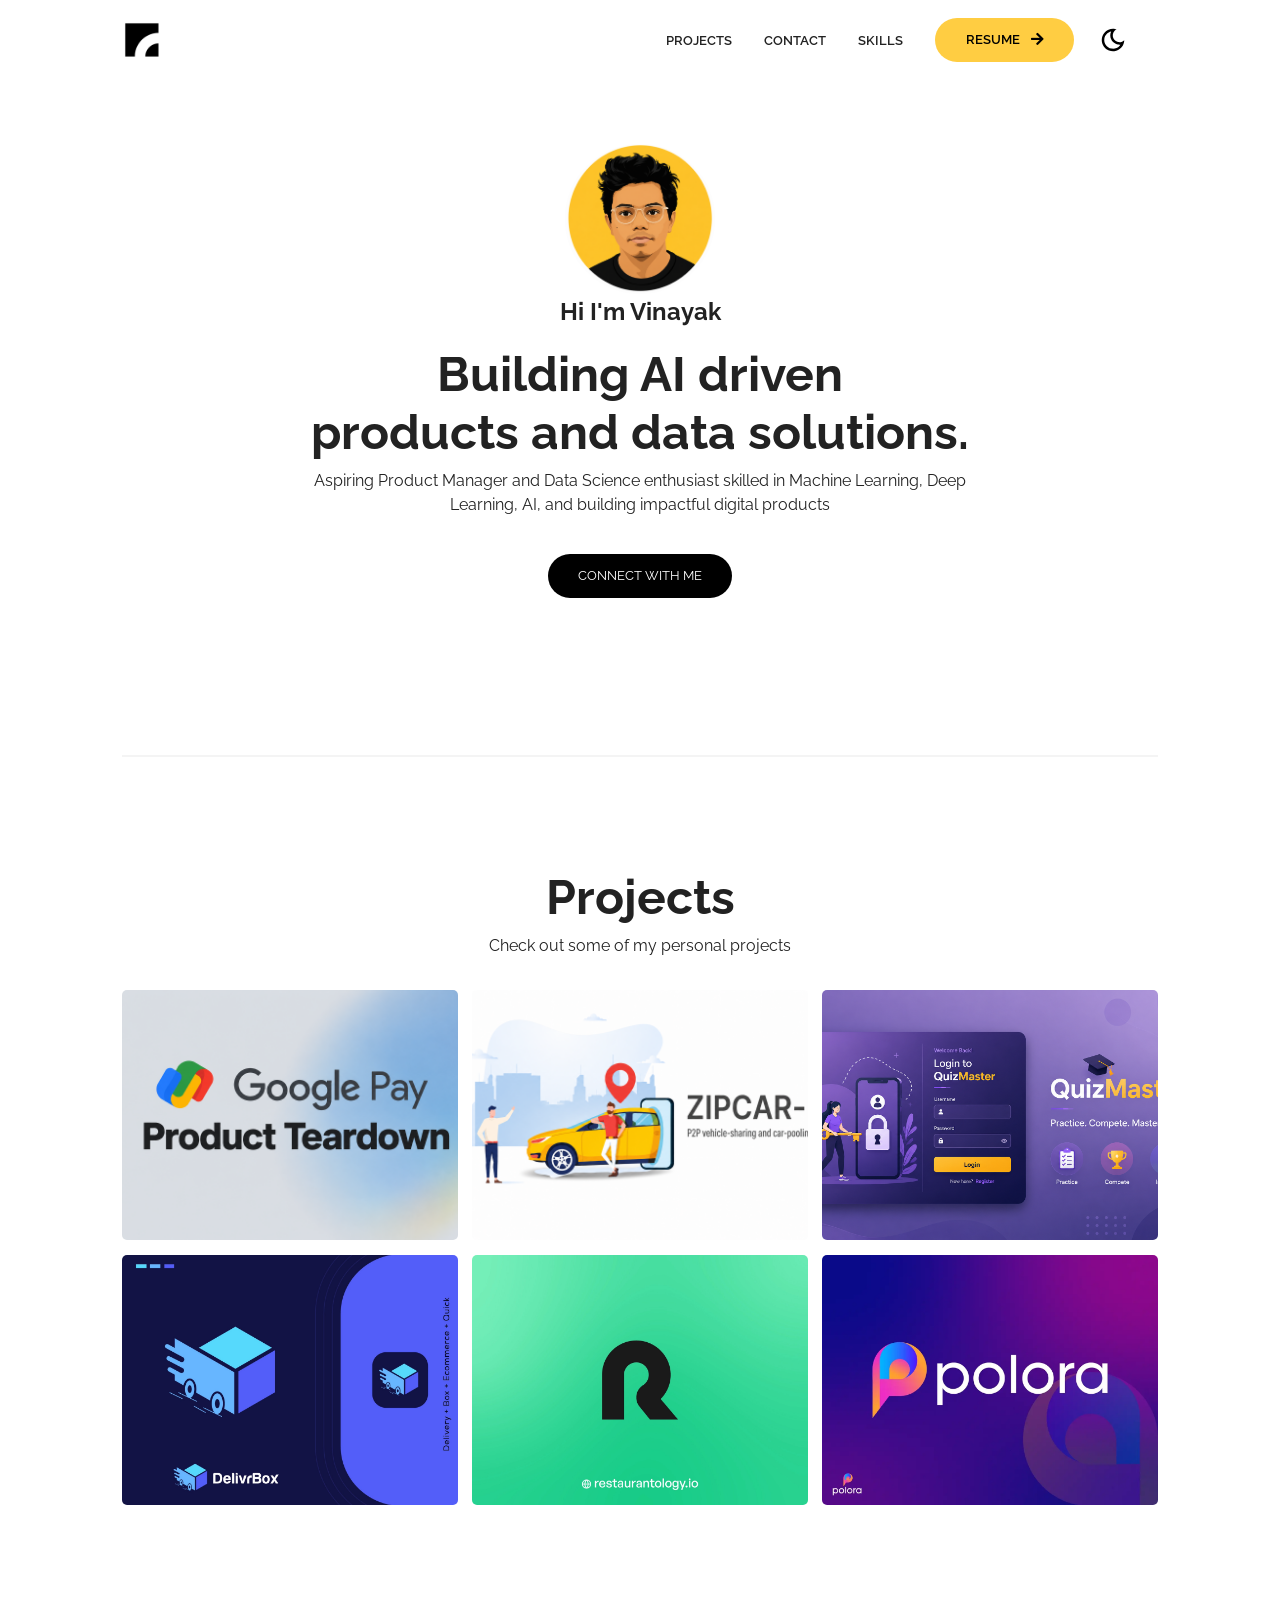
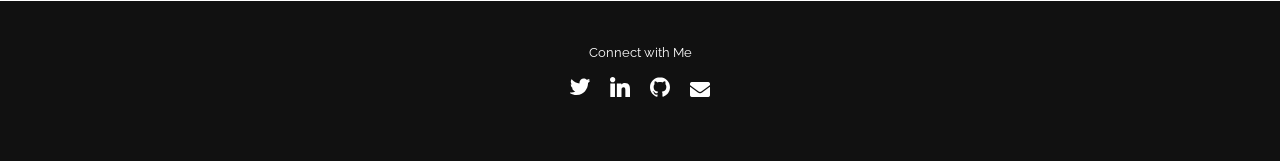
==== src/index.html @ c28b1d82 "Initial commit" ====
<!DOCTYPE html>
<html lang="en">
  <head>
    <meta charset="UTF-8" />
    <meta http-equiv="X-UA-Compatible" content="IE=edge" />
    <meta name="viewport" content="width=device-width, initial-scale=1.0" />
    <!-- Primary Meta Tags -->
    <title>Portfolio Template - Open source</title>
    <meta name="title" content="Portfolio Template - Open source" />
    <meta
      name="description"
      content="Build or customize your portfolio website using this super easy template. Free to use if you are a member of the community or a contributor to this project"
    />

    <!-- Open Graph / Facebook -->
    <meta property="og:type" content="website" />
    <meta
      property="og:url"
      content="https://github.com/CommunityPro/portfolio-html"
    />
    <meta property="og:title" content="Portfolio Template - Open source" />
    <meta
      property="og:description"
      content="Build or customize your portfolio website using this super easy template. Free to use if you are a member of the community or a contributor to this project"
    />
    <meta
      property="og:image"
      content="https://user-images.githubusercontent.com/62628408/150613011-b78a7f5a-0af1-4312-aab0-0022e7258693.png"
    />

    <!-- Twitter -->
    <meta property="twitter:card" content="summary_large_image" />
    <meta
      property="twitter:url"
      content="https://github.com/CommunityPro/portfolio-html"
    />
    <meta property="twitter:title" content="Portfolio Template - Open source" />
    <meta
      property="twitter:description"
      content="Build or customize your portfolio website using this super easy template. Free to use if you are a member of the community or a contributor to this project"
    />
    <meta
      property="twitter:image"
      content="https://user-images.githubusercontent.com/62628408/150613011-b78a7f5a-0af1-4312-aab0-0022e7258693.png"
    />

    <!-- Link -->
    <link
      rel="apple-touch-icon"
      sizes="180x180"
      href="assets/favicon/apple-touch-icon.png"
    />
    <link
      rel="icon"
      type="image/png"
      sizes="16x16"
      href="/assets/favicon/favicon-16x16.png"
    />
    <link
      rel="icon"
      type="image/png"
      sizes="32x32"
      href="assets/favicon/favicon-32x32.png"
    />
    <link
      rel="icon"
      type="image/png"
      sizes="192x192"
      href="assets/favicon/android-chrome-192x192.png"
    />
    <link
      rel="icon"
      type="image/png"
      sizes="512x512"
      href="assets/favicon/android-chrome-512x512.png"
    />
    <link rel="icon" type="image/x-icon" href="assets/favicon/favicon.ico" />
    <link rel="manifest" href="assets/favicon/site.webmanifest" />
    <link
      rel="stylesheet"
      href="https://use.fontawesome.com/releases/v5.15.4/css/all.css"
      integrity="sha384-DyZ88mC6Up2uqS4h/KRgHuoeGwBcD4Ng9SiP4dIRy0EXTlnuz47vAwmeGwVChigm"
      crossorigin="anonymous"
    />
    <link rel="stylesheet" href="css/style.css" />
    <link rel="stylesheet" href="css/utilities.css" />
  </head>
  <body>
    <header id="hero">
      <!-- Navbar -->
      <nav class="navbar">
        <div class="container">
          <!-- Logo -->
          <h1 id="logo">
            <a href="https://github.com/CommunityPro/portfolio-html"
              ><img src="./assets/logo.png" alt="Your Logo"
            /></a>
          </h1>
          <!-- Navbar links -->
          <ul class="nav-menu">
            <li><a class="nav-link" href="#projects">PROJECTS</a></li>
            <li><a class="nav-link" href="#">CONTACT</a></li>
            <li><a class="nav-link" href="#">SKILLS</a></li>
            <li>
              <a
                class="nav-link btn btn-primary"
                href="https://drive.google.com/file/d/1v2b8w1My5OHIIux0dEoKw4GGt62S--Hm/view?usp=drive_link"
                >RESUME <i class="fas fa-arrow-right"></i
              ></a>
            </li>

            <!-- Toggle switch -->
            <div class="theme-switch">
              <input type="checkbox" id="switch" />
              <label class="toggle-icons" for="switch">
                <img class="moon" src="assets/moon.svg" />
                <img class="sun" src="assets/sun.svg" />
              </label>
            </div>
            <!-- Hamburger menu -->
          </ul>
          <div class="hamburger">
            <span class="bar"></span>
            <span class="bar"></span>
            <span class="bar"></span>
          </div>
        </div>
      </nav>

      <section class="header-container">
        <img
          class="profile-image"
          src="assets/vector-art.png"
          alt=""
        />
        <h1>Hi I'm Vinayak</h1>

        <div class="content-text">
          <h2>Building AI driven</h2>
          <h2>products and data solutions.</h2>

          <p>
            Aspiring Product Manager and Data Science enthusiast skilled in
  Machine Learning, Deep Learning, AI, and building impactful digital products
          </p>
        </div>
        <a
          href="https://github.com/CommunityPro/portfolio-html"
          class="btn btn-secondary"
          target="_blank"
          >Connect With Me</a
        >
      </section>
    </header>

    <!-- Projects -->
    <section id="projects" class="project-container container">
      <div class="division"></div>
      <div class="content-text">
        <h2>Projects</h2>
        <p>Check out some of my personal projects</p>
      </div>

      <article class="project">
        <!-- Project 1 -->
        <div href="" class="card">
          <div class="project-info">
            <div class="project-bio">
              <h3>Google Pay Teardown</h3>
              <p>Product Management, User Research, Root Cause Analysis, Strategy</p>
            </div>

            <div class="project-link">
              <a href="" target="_blank"><i class="fab fa-github"></i></a>
              <a href="https://drive.google.com/file/d/1Cgl57i-pyrmauM4beM4AbHGcbypJZO52/view?usp=drive_link" target="_blank"><i class="fas fa-globe"></i></a>
            </div>
          </div>
        </div>

        <!-- Project 2 -->
        <div href="" class="card">
          <div class="project-info">
            <div class="project-bio">
              <h3>Project Two</h3>
              <p>React, Redux, SASS</p>
            </div>

            <div class="project-link">
              <a href="#" target="_blank"><i class="fab fa-github"></i></a>
              <a href="#" target="_blank"><i class="fas fa-globe"></i></a>
            </div>
          </div>
        </div>

        <!-- Porject 3 -->
        <div href="" class="card">
          <div class="project-info">
            <div class="project-bio">
              <h3>Project Three</h3>
              <p>React, Redux, SASS</p>
            </div>

            <div class="project-link">
              <a href="https://github.com/21f1006600/Quiz-Master-V1" target="_blank"><i class="fab fa-github"></i></a>
              <a href="https://drive.google.com/file/d/1BAhis7g_jGJ7Q0iNRn5D5uj3Sjvb96em/view?usp=drive_link" target="_blank"><i class="fas fa-globe"></i></a>
            </div>
          </div>
        </div>

        <!-- Project 4 -->
        <div href="" class="card">
          <div class="project-info">
            <div class="project-bio">
              <h3>Project Four</h3>
              <p>React, Redux, SASS</p>
            </div>

            <div class="project-link">
              <a href="#" target="_blank"><i class="fab fa-github"></i></a>
              <a href="#" target="_blank"><i class="fas fa-globe"></i></a>
            </div>
          </div>
        </div>

        <!-- Project 5 -->
        <div href="" class="card">
          <div class="project-info">
            <div class="project-bio">
              <h3>Project Five</h3>
              <p>React, Redux, SASS</p>
            </div>

            <div class="project-link">
              <a href="#" target="_blank"><i class="fab fa-github"></i></a>
              <a href="#" target="_blank"><i class="fas fa-globe"></i></a>
            </div>
          </div>
        </div>

        <!-- Project 6 -->
        <div href="" class="card">
          <div class="project-info">
            <div class="project-bio">
              <h3>Project Six</h3>
              <p>React, Redux, SASS</p>
            </div>

            <div class="project-link">
              <a href="#" target="_blank"><i class="fab fa-github"></i></a>
              <a href="#" target="_blank"><i class="fas fa-globe"></i></a>
            </div>
          </div>
        </div>
      </article>

      
    </section>

    <footer id="footer">
      <div class="container">
        <a href="">Connect with Me</a>
        <!-- Social links -->
        <div class="social">
          
          <a href="https://x.com/prodguy23" target="_blank"><img src="./assets/twitter-icon.svg" alt="Twitter" /></a>
          <a href="https://www.linkedin.com/in/vinayak-kumar-48378753/" target="_blank"
            ><img src="./assets/linkedin-icon.svg" alt="Linkedin"
          /></a>
          <a href="https://github.com/21f1006600/Vinayakkk23/blob/main/README.md" target="_blank"><img src="./assets/github-icon.svg" alt="GitHub" /></a>
          <a href="mailto:kumar.vinayak1988@gmail.com">
  <i class="fas fa-envelope"></i>
</a>
        </div>
        <!-- Attribution -->
        <div class="attribution">
          <a
            href="https://github.com/CommunityPro/portfolio-html"
            target="_blank"
            rel="noopener noreferrer"
          >
           
          </a>
        </div>
        
      </div>
    </footer>
    <script src="js/script.js"></script>
  </body>
</html>
---- src/css/style.css ----
/* This is the required project styling. Will contain essential CSS styles like:
   * Flex property
   * Grid layout
   * Cards and sections
*/

@import url(https://fonts.googleapis.com/css?family=Raleway:100,200,300,regular,500,600,700,800,900,100italic,200italic,300italic,italic,500italic,600italic,700italic,800italic,900italic);

/* variables */
:root {
  /* Colors */
  --primary-color: #ffcd42;
  --secondary-color: #ffd35c;
  --bg-primary: #ffffff;
  --text-color: #222222;
  --text-color-two: #ffffff;
  --bg-secondary: #000000;
  --card-background: #f4f4f4;
  --bg-secondary-two: #111111;

  --shadow: 0 10px 40px rgba(0, 0, 0, 0.2);

  /* Font Weight */
  --weight-small: 400;
  --weight-semibold: 600;
  --weight-bold: 800;

  /* Max width */
  --width-small: 600px;
  --width-medium: 1100px;
  --width-large: 1300px;
}

[data-theme="dark"] {
  --primary-color: #ffcd42;
  --secondary-color: #ffd35c;
  --bg-primary: #000000;
  --text-color: #ffffff;
  --text-color-two: #222222;
  --bg-secondary: #ffffff;
  --card-background: #111111;
  --bg-secondary-two: #f4f4f4;
  --shadow: 0 2px 10px rgba(95, 95, 95, 0.2);
}

html {
  font-size: 100%;
  scroll-behavior: smooth;
}

/* Reset default styling */
* {
  margin: 0;
  padding: 0;
  box-sizing: border-box;
}

ul {
  list-style: none;
}

a {
  text-decoration: none;
  color: var(--text-color);
}

/* Main styling */
body {
  background: var(--bg-primary);
  color: var(--text-color);
  font-family: "Raleway", sans-serif;
  line-height: 1.5;
}

/* Navbar */
.navbar {
  position: fixed;
  top: 0;
  left: 0;
  right: 0;
  z-index: 20;
  background: var(--bg-primary);
}

.navbar .container {
  display: flex;
  align-items: center;
  justify-content: space-between;
  z-index: 20;
  height: 80px;
  width: 100%;
}

.navbar .nav-menu {
  display: flex;
  align-items: center;
  background: var(--bg-primary);
}

.navbar .nav-link {
  margin: 0 1rem;
  font-size: 0.8rem;
  font-weight: var(--weight-semibold);
}

.navbar #logo img {
  display: block;
  width: 40px;
}

.navbar .btn {
  margin-right: 1.5rem;
}

.fas.fa-arrow-right {
  margin-left: 0.5rem;
  font-size: 0.9rem;
}

/* hamburger */
.hamburger {
  margin-bottom: 0.1rem;
  display: none;
}

.bar {
  display: block;
  width: 23px;
  height: 3px;
  margin: 4px auto;
  transition: all 0.3s ease-in-out;
  border-radius: 30px;
  background-color: var(--bg-secondary);
}

/* Hero section */
#hero {
  display: flex;
  flex-direction: column;
  height: 100%;
}

.profile-image {
  width: 150px;
  border-radius: 50%;
  animation: bounce 1s infinite alternate;
}

@keyframes bounce {
  from {
    transform: translateY(0px);
  }

  to {
    transform: translateY(-10px);
  }
}

.division {
  width: 100%;
  height: 2px;
  background-color: var(--card-background);
  margin: 5.5rem 0;
}
/* Projects */
#projects {
  display: flex;
  flex-direction: column;
  margin: 2rem auto 5rem;
}

#projects .btn {
  align-self: center;
  margin: 2rem 0;
}

.project {
  display: grid;
  grid-template-columns: repeat(3, 1fr);
  grid-auto-rows: minmax(250px, auto);
  grid-gap: 0.9rem;
}

.card .project-bio p {
  font-size: 0.83rem;
}

.card .project-bio h3 {
  font-size: 0.9rem;
}

.project-info {
  display: flex;
  justify-content: space-between;
  opacity: 0;
  position: relative;
  transition: 0.5s ease-in-out;
}

.project-bio {
  display: flex;
  flex-direction: column;
  justify-content: flex-end;
  position: relative;
  top: 160px;
  left: 10px;
}

/* Footer */
#footer {
  background: #111111;
}

#footer .container {
  display: flex;
  flex-direction: column;
  align-items: center;
  justify-content: center;
  color: #ffffff;
  min-height: 160px;
  text-align: center;
}

#footer a {
  font-size: 0.8rem;
  color: #fff;
}

#footer a:hover {
  opacity: 0.6;
}

#footer .social {
  margin: 0.9rem 0;
}

#footer .social img {
  width: 20px;
  height: 20px;
}

#footer .social a {
  margin: 0 0.5rem;
}

#footer p {
  font-size: 0.8rem;
}

/* Responsiveness */

@media (max-width: 1000px) {
  .project {
    display: grid;
    grid-template-columns: repeat(2, 1fr);
  }
}

@media (max-width: 768px) {
}

@media (max-width: 670px) {
  .navbar .nav-menu {
    position: fixed;
    right: -100vw;
    top: 4.5rem;
    flex-direction: column;
    width: calc(80% - 10px);
    transition: 0.3s;
    box-shadow: var(--shadow);
    padding: 2rem;
    border-radius: 5px;
    align-items: flex-start;
  }

  .navbar .btn {
    margin: 0;
    margin-top: 1rem;
  }

  .nav-menu.active {
    right: 20px;
  }

  .nav-menu .nav-link {
    font-size: 0.9rem;
    margin: 0 0.2rem;
  }

  .nav-menu li {
    margin-bottom: 0.5rem;
    width: 100%;
  }

  .nav-menu .btn {
    width: 100%;
    text-align: center;
    margin-top: 0.5rem;
  }

  .hamburger {
    display: block;
    cursor: pointer;
    padding: 0.2rem 0.4rem;
  }

  .hamburger.active {
    border: 1px dotted gray;
  }

  .hamburger.active .bar:nth-child(2) {
    opacity: 0;
  }

  .hamburger.active .bar:nth-child(1) {
    transform: translateY(6px) rotate(45deg);
  }

  .hamburger.active .bar:nth-child(3) {
    transform: translateY(-8px) rotate(-45deg);
  }
}

@media (max-width: 600px) {
  .project {
    display: grid;
    grid-template-columns: 1fr;
  }

  .header-container .btn {
    border-radius: 5px;
    width: 80%;
  }
}
---- src/css/utilities.css ----
/* ?This is where reusable styling of this template will be. 
   !Will contain things like:
   * Button styling
   * Background color styling
   * padding and margin
*/

.container {
  max-width: var(--width-medium);
  margin: 0 auto;
  padding: 1rem 2rem;
}

h1::selection,
h2::selection {
  color: #111;
  background: var(--primary-color);
}

/* Buttons */
.btn {
  display: inline-block;
  padding: 0.75rem 1.9rem;
  border-radius: 30px;
  text-transform: uppercase;
  font-size: 0.82rem;
  transition: 0.3s;
}

.btn-primary {
  background: var(--primary-color);
  color: #000000;
}

.btn-secondary {
  margin: 5px 0;
  background-color: var(--bg-secondary);
  color: var(--bg-primary);
}

/* add hover to resume button */
.btn-primary:hover {
  background: var(--secondary-color);
}

/* Dark mode toggle */
#switch {
  display: none;
}

.toggle-icons {
  display: flex;
  justify-content: space-between;
  align-items: center;
  cursor: pointer;
}

.toggle-icons > img {
  transition: 0.6s cubic-bezier(0.23, 1, 0.32, 1);
  width: 30px;
}

.moon {
  transform: rotate(10deg);
}

#switch:checked + .toggle-icons .moon {
  transform: rotate(250deg);
}

#switch:checked + .toggle-icons .sun {
  transform: rotate(100deg);
}

/* Header Container */
.header-container {
  display: flex;
  flex-direction: column;
  align-items: center;
  justify-content: center;
  margin-top: 8rem;
  padding: 1rem;
}

.header-container > div {
  margin-top: 1rem;
}

.content-text {
  text-align: center;
  margin: 1.5rem 0;
}

.content-text h2 {
  font-size: 3rem;
  line-height: 1.2;
  transition: 0.2s ease-in-out;
}

.content-text p {
  padding: 0.5rem;
  margin: 0 auto;
  max-width: 700px;
}

/* Project cards */
.card {
  padding: 1rem;
  background: var(--card-background);
  color: #ffffff;
  border-radius: 5px;
  transition: 0.4s ease-in-out;
  cursor: pointer;
}

.card a {
  color: #ffffff;
  transition: 0.25s ease-in-out;
  font-size: 1.1rem;
  margin-right: 0.3rem;
}

.card a:hover {
  color: var(--primary-color);
}

.card:hover {
  box-shadow: inset 0 100px 1000px 10px rgba(0, 0, 0, 0.8);
}

.card:hover .project-info {
  opacity: 1;
}

/* Project Images */

/* project 1 */
.card:nth-child(1) {
  background: url(../assets/project/gpay.png) center center/cover;
}

/* Project 2 */
.card:nth-child(2) {
  background: url(../assets/project/zipcar.png) center center/cover;
}

/* Project 3 */
.card:nth-child(3) {
  background: url(../assets/project/quiz-master.png) center center/cover;
}

/* Project 4 */
.card:nth-child(4) {
  background: url(../assets/project/project-four.png) center center/cover;
}

/* Project 5 */
.card:nth-child(5) {
  background: url(../assets/project/project-five.png) center center/cover;
}

/* Project 6 */
.card:nth-child(6) {
  background: url(../assets/project/project-six.png) center center/cover;
}

/* Media Queries */
@media (max-width: 768px) {
  .header-container {
    margin-top: 7rem;
    text-align: center;
  }

  .content-text h2 {
    font-size: 2.5rem;
  }
}
.social i {
  color: white;
  font-size: 20px;
  width: 20px;
  height: 20px;
  transition: 0.3s;
}

.social i:hover {
  color: #ffcd42;
}
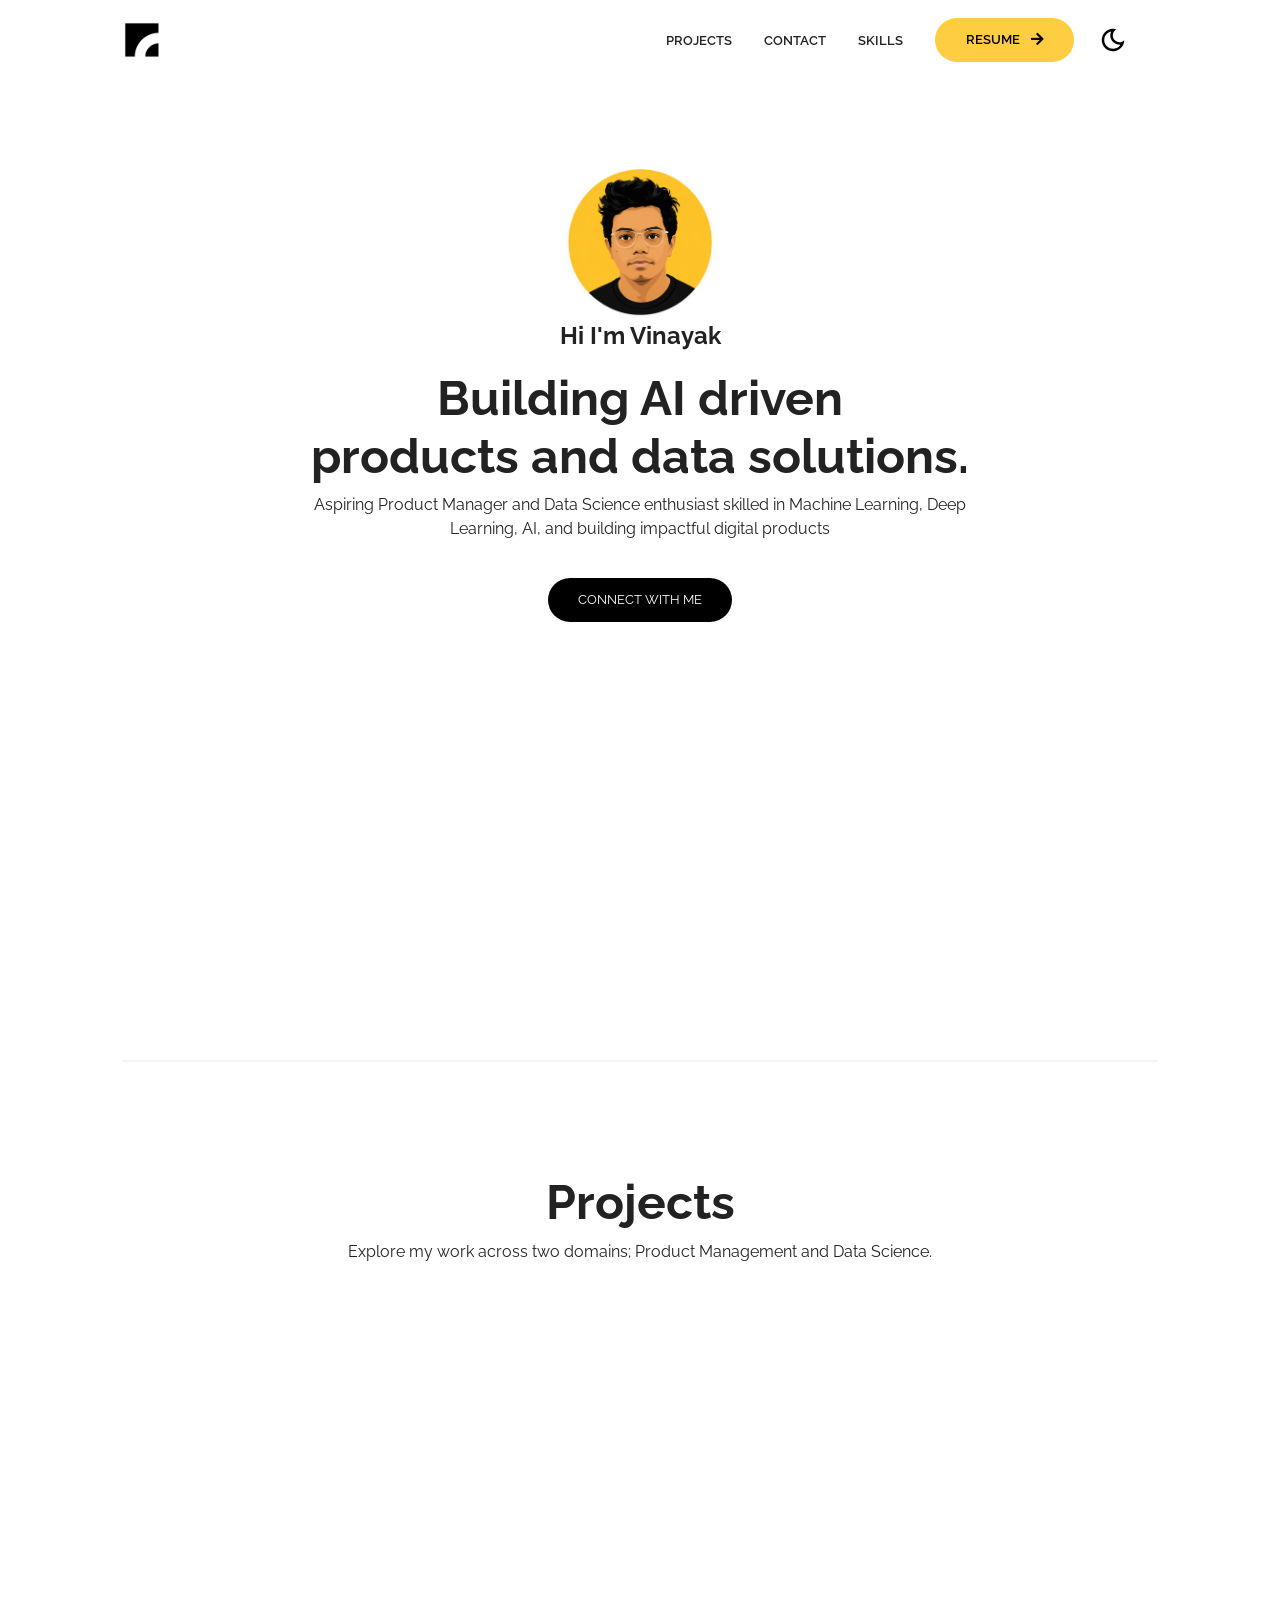
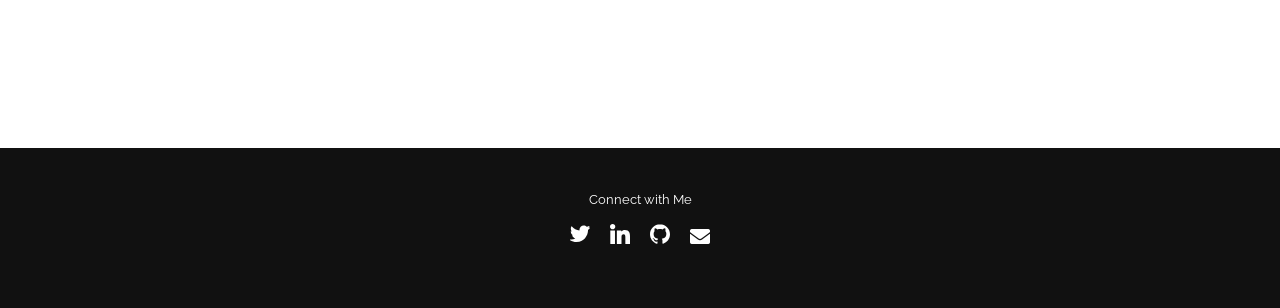
==== commit d68bfd6f: "updated projects layout" ====
--- a/src/index.html
+++ b/src/index.html
@@ -1,115 +1,155 @@
+
+raw
+Index · HTML
 <!DOCTYPE html>
 <html lang="en">
   <head>
     <meta charset="UTF-8" />
     <meta http-equiv="X-UA-Compatible" content="IE=edge" />
     <meta name="viewport" content="width=device-width, initial-scale=1.0" />
-    <!-- Primary Meta Tags -->
     <title>Portfolio Template - Open source</title>
     <meta name="title" content="Portfolio Template - Open source" />
-    <meta
-      name="description"
-      content="Build or customize your portfolio website using this super easy template. Free to use if you are a member of the community or a contributor to this project"
-    />
-
-    <!-- Open Graph / Facebook -->
-    <meta property="og:type" content="website" />
-    <meta
-      property="og:url"
-      content="https://github.com/CommunityPro/portfolio-html"
-    />
-    <meta property="og:title" content="Portfolio Template - Open source" />
-    <meta
-      property="og:description"
-      content="Build or customize your portfolio website using this super easy template. Free to use if you are a member of the community or a contributor to this project"
-    />
-    <meta
-      property="og:image"
-      content="https://user-images.githubusercontent.com/62628408/150613011-b78a7f5a-0af1-4312-aab0-0022e7258693.png"
-    />
-
-    <!-- Twitter -->
-    <meta property="twitter:card" content="summary_large_image" />
-    <meta
-      property="twitter:url"
-      content="https://github.com/CommunityPro/portfolio-html"
-    />
-    <meta property="twitter:title" content="Portfolio Template - Open source" />
-    <meta
-      property="twitter:description"
-      content="Build or customize your portfolio website using this super easy template. Free to use if you are a member of the community or a contributor to this project"
-    />
-    <meta
-      property="twitter:image"
-      content="https://user-images.githubusercontent.com/62628408/150613011-b78a7f5a-0af1-4312-aab0-0022e7258693.png"
-    />
-
-    <!-- Link -->
-    <link
-      rel="apple-touch-icon"
-      sizes="180x180"
-      href="assets/favicon/apple-touch-icon.png"
-    />
-    <link
-      rel="icon"
-      type="image/png"
-      sizes="16x16"
-      href="/assets/favicon/favicon-16x16.png"
-    />
-    <link
-      rel="icon"
-      type="image/png"
-      sizes="32x32"
-      href="assets/favicon/favicon-32x32.png"
-    />
-    <link
-      rel="icon"
-      type="image/png"
-      sizes="192x192"
-      href="assets/favicon/android-chrome-192x192.png"
-    />
-    <link
-      rel="icon"
-      type="image/png"
-      sizes="512x512"
-      href="assets/favicon/android-chrome-512x512.png"
-    />
-    <link rel="icon" type="image/x-icon" href="assets/favicon/favicon.ico" />
-    <link rel="manifest" href="assets/favicon/site.webmanifest" />
-    <link
-      rel="stylesheet"
-      href="https://use.fontawesome.com/releases/v5.15.4/css/all.css"
-      integrity="sha384-DyZ88mC6Up2uqS4h/KRgHuoeGwBcD4Ng9SiP4dIRy0EXTlnuz47vAwmeGwVChigm"
-      crossorigin="anonymous"
-    />
+    <meta name="description" content="Build or customize your portfolio website using this super easy template." />
+    <link rel="stylesheet" href="https://use.fontawesome.com/releases/v5.15.4/css/all.css" integrity="sha384-DyZ88mC6Up2uqS4h/KRgHuoeGwBcD4Ng9SiP4dIRy0EXTlnuz47vAwmeGwVChigm" crossorigin="anonymous" />
     <link rel="stylesheet" href="css/style.css" />
     <link rel="stylesheet" href="css/utilities.css" />
+    <style>
+      /* ── Category Cards (glassmorphism) ── */
+      .category-cards {
+        display: flex;
+        gap: 2rem;
+        justify-content: center;
+        margin: 2.5rem 0 3rem;
+        flex-wrap: wrap;
+      }
+ 
+      .category-card {
+        position: relative;
+        flex: 1 1 300px;
+        max-width: 420px;
+        min-height: 220px;
+        border-radius: 20px;
+        padding: 2.5rem 2rem;
+        cursor: pointer;
+        text-decoration: none;
+        overflow: hidden;
+        display: flex;
+        flex-direction: column;
+        justify-content: center;
+        align-items: flex-start;
+        transition: transform 0.35s cubic-bezier(0.23, 1, 0.32, 1),
+                    box-shadow 0.35s cubic-bezier(0.23, 1, 0.32, 1);
+ 
+        /* glassmorphism */
+        background: rgba(255, 255, 255, 0.06);
+        backdrop-filter: blur(18px);
+        -webkit-backdrop-filter: blur(18px);
+        border: 1px solid rgba(255, 205, 66, 0.25);
+        box-shadow: 0 8px 32px rgba(0, 0, 0, 0.3),
+                    inset 0 1px 0 rgba(255, 255, 255, 0.1);
+      }
+ 
+      /* gradient accent blobs */
+      .category-card::before {
+        content: "";
+        position: absolute;
+        inset: 0;
+        border-radius: 20px;
+        opacity: 0;
+        transition: opacity 0.4s ease;
+      }
+ 
+      .category-card.tech::before {
+        background: radial-gradient(ellipse at 20% 50%, rgba(99, 179, 237, 0.18) 0%, transparent 65%);
+      }
+ 
+      .category-card.product::before {
+        background: radial-gradient(ellipse at 80% 50%, rgba(255, 205, 66, 0.2) 0%, transparent 65%);
+      }
+ 
+      .category-card:hover::before {
+        opacity: 1;
+      }
+ 
+      .category-card:hover {
+        transform: translateY(-8px) scale(1.02);
+        box-shadow: 0 20px 60px rgba(0, 0, 0, 0.45),
+                    inset 0 1px 0 rgba(255, 255, 255, 0.15);
+        border-color: rgba(255, 205, 66, 0.55);
+      }
+ 
+      .category-card .cat-icon {
+        font-size: 2.8rem;
+        margin-bottom: 1rem;
+        line-height: 1;
+      }
+ 
+      .category-card .cat-title {
+        font-size: 1.35rem;
+        font-weight: 700;
+        color: var(--text-color);
+        margin-bottom: 0.6rem;
+        letter-spacing: 0.02em;
+      }
+ 
+      .category-card .cat-desc {
+        font-size: 0.82rem;
+        color: var(--text-color);
+        opacity: 0.7;
+        line-height: 1.6;
+        max-width: 320px;
+      }
+ 
+      .category-card .cat-arrow {
+        margin-top: 1.4rem;
+        display: inline-flex;
+        align-items: center;
+        gap: 0.4rem;
+        font-size: 0.8rem;
+        font-weight: 600;
+        color: var(--primary-color);
+        letter-spacing: 0.05em;
+        text-transform: uppercase;
+        transition: gap 0.25s ease;
+      }
+ 
+      .category-card:hover .cat-arrow {
+        gap: 0.7rem;
+      }
+ 
+      /* dark-mode: slightly lighter glass */
+      [data-theme="dark"] .category-card {
+        background: rgba(255, 255, 255, 0.04);
+        border-color: rgba(255, 205, 66, 0.2);
+      }
+ 
+      @media (max-width: 700px) {
+        .category-cards {
+          flex-direction: column;
+          align-items: center;
+        }
+        .category-card {
+          max-width: 100%;
+          width: 100%;
+        }
+      }
+    </style>
   </head>
   <body>
     <header id="hero">
       <!-- Navbar -->
       <nav class="navbar">
         <div class="container">
-          <!-- Logo -->
           <h1 id="logo">
-            <a href="https://github.com/CommunityPro/portfolio-html"
-              ><img src="./assets/logo.png" alt="Your Logo"
-            /></a>
+            <a href="https://github.com/CommunityPro/portfolio-html"><img src="./assets/logo.png" alt="Your Logo" /></a>
           </h1>
-          <!-- Navbar links -->
           <ul class="nav-menu">
             <li><a class="nav-link" href="#projects">PROJECTS</a></li>
             <li><a class="nav-link" href="#">CONTACT</a></li>
             <li><a class="nav-link" href="#">SKILLS</a></li>
             <li>
-              <a
-                class="nav-link btn btn-primary"
-                href="https://drive.google.com/file/d/1v2b8w1My5OHIIux0dEoKw4GGt62S--Hm/view?usp=drive_link"
-                >RESUME <i class="fas fa-arrow-right"></i
-              ></a>
+              <a class="nav-link btn btn-primary" href="https://drive.google.com/file/d/1v2b8w1My5OHIIux0dEoKw4GGt62S--Hm/view?usp=drive_link">RESUME <i class="fas fa-arrow-right"></i></a>
             </li>
-
-            <!-- Toggle switch -->
             <div class="theme-switch">
               <input type="checkbox" id="switch" />
               <label class="toggle-icons" for="switch">
@@ -117,7 +157,6 @@
                 <img class="sun" src="assets/sun.svg" />
               </label>
             </div>
-            <!-- Hamburger menu -->
           </ul>
           <div class="hamburger">
             <span class="bar"></span>
@@ -126,164 +165,58 @@
           </div>
         </div>
       </nav>
-
+ 
       <section class="header-container">
-        <img
-          class="profile-image"
-          src="assets/vector-art.png"
-          alt=""
-        />
+        <img class="profile-image" src="assets/vector-art.png" alt="" />
         <h1>Hi I'm Vinayak</h1>
-
         <div class="content-text">
           <h2>Building AI driven</h2>
           <h2>products and data solutions.</h2>
-
-          <p>
-            Aspiring Product Manager and Data Science enthusiast skilled in
-  Machine Learning, Deep Learning, AI, and building impactful digital products
-          </p>
+          <p>Aspiring Product Manager and Data Science enthusiast skilled in Machine Learning, Deep Learning, AI, and building impactful digital products</p>
         </div>
-        <a
-          href="https://github.com/CommunityPro/portfolio-html"
-          class="btn btn-secondary"
-          target="_blank"
-          >Connect With Me</a
-        >
+        <a href="https://github.com/CommunityPro/portfolio-html" class="btn btn-secondary" target="_blank">Connect With Me</a>
       </section>
     </header>
-
+ 
     <!-- Projects -->
     <section id="projects" class="project-container container">
       <div class="division"></div>
       <div class="content-text">
         <h2>Projects</h2>
-        <p>Check out some of my personal projects</p>
+        <p>Explore my work across two domains; Product Management and Data Science.</p>
       </div>
-
-      <article class="project">
-        <!-- Project 1 -->
-        <div href="" class="card">
-          <div class="project-info">
-            <div class="project-bio">
-              <h3>Google Pay Teardown</h3>
-              <p>Product Management, User Research, Root Cause Analysis, Strategy</p>
-            </div>
-
-            <div class="project-link">
-              <a href="" target="_blank"><i class="fab fa-github"></i></a>
-              <a href="https://drive.google.com/file/d/1Cgl57i-pyrmauM4beM4AbHGcbypJZO52/view?usp=drive_link" target="_blank"><i class="fas fa-globe"></i></a>
-            </div>
-          </div>
-        </div>
-
-        <!-- Project 2 -->
-        <div href="" class="card">
-          <div class="project-info">
-            <div class="project-bio">
-              <h3>Project Two</h3>
-              <p>React, Redux, SASS</p>
-            </div>
-
-            <div class="project-link">
-              <a href="#" target="_blank"><i class="fab fa-github"></i></a>
-              <a href="#" target="_blank"><i class="fas fa-globe"></i></a>
-            </div>
-          </div>
-        </div>
-
-        <!-- Porject 3 -->
-        <div href="" class="card">
-          <div class="project-info">
-            <div class="project-bio">
-              <h3>Project Three</h3>
-              <p>React, Redux, SASS</p>
-            </div>
-
-            <div class="project-link">
-              <a href="https://github.com/21f1006600/Quiz-Master-V1" target="_blank"><i class="fab fa-github"></i></a>
-              <a href="https://drive.google.com/file/d/1BAhis7g_jGJ7Q0iNRn5D5uj3Sjvb96em/view?usp=drive_link" target="_blank"><i class="fas fa-globe"></i></a>
-            </div>
-          </div>
-        </div>
-
-        <!-- Project 4 -->
-        <div href="" class="card">
-          <div class="project-info">
-            <div class="project-bio">
-              <h3>Project Four</h3>
-              <p>React, Redux, SASS</p>
-            </div>
-
-            <div class="project-link">
-              <a href="#" target="_blank"><i class="fab fa-github"></i></a>
-              <a href="#" target="_blank"><i class="fas fa-globe"></i></a>
-            </div>
-          </div>
-        </div>
-
-        <!-- Project 5 -->
-        <div href="" class="card">
-          <div class="project-info">
-            <div class="project-bio">
-              <h3>Project Five</h3>
-              <p>React, Redux, SASS</p>
-            </div>
-
-            <div class="project-link">
-              <a href="#" target="_blank"><i class="fab fa-github"></i></a>
-              <a href="#" target="_blank"><i class="fas fa-globe"></i></a>
-            </div>
-          </div>
-        </div>
-
-        <!-- Project 6 -->
-        <div href="" class="card">
-          <div class="project-info">
-            <div class="project-bio">
-              <h3>Project Six</h3>
-              <p>React, Redux, SASS</p>
-            </div>
-
-            <div class="project-link">
-              <a href="#" target="_blank"><i class="fab fa-github"></i></a>
-              <a href="#" target="_blank"><i class="fas fa-globe"></i></a>
-            </div>
-          </div>
-        </div>
-      </article>
-
-      
+ 
+      <div class="category-cards">
+        <!-- Technical Projects -->
+        <a href="datascience.html" class="category-card tech">
+          <div class="cat-icon">֎</div>
+          <div class="cat-title">Technical Projects</div>
+          <div class="cat-desc">Projects related to Machine Learning, Deep Learning, Web App development</div>
+          <span class="cat-arrow">View Projects <i class="fas fa-arrow-right"></i></span>
+        </a>
+ 
+        <!-- Product Projects -->
+        <a href="product.html" class="category-card product">
+          <div class="cat-icon">🚀</div>
+          <div class="cat-title">Product Projects</div>
+          <div class="cat-desc">Projects related to Product Teardowns, Case Studies, MVP Design, Product Strategy</div>
+          <span class="cat-arrow">View Projects <i class="fas fa-arrow-right"></i></span>
+        </a>
+      </div>
     </section>
-
+ 
     <footer id="footer">
       <div class="container">
         <a href="">Connect with Me</a>
-        <!-- Social links -->
         <div class="social">
-          
           <a href="https://x.com/prodguy23" target="_blank"><img src="./assets/twitter-icon.svg" alt="Twitter" /></a>
-          <a href="https://www.linkedin.com/in/vinayak-kumar-48378753/" target="_blank"
-            ><img src="./assets/linkedin-icon.svg" alt="Linkedin"
-          /></a>
+          <a href="https://www.linkedin.com/in/vinayak-kumar-48378753/" target="_blank"><img src="./assets/linkedin-icon.svg" alt="Linkedin" /></a>
           <a href="https://github.com/21f1006600/Vinayakkk23/blob/main/README.md" target="_blank"><img src="./assets/github-icon.svg" alt="GitHub" /></a>
-          <a href="mailto:kumar.vinayak1988@gmail.com">
-  <i class="fas fa-envelope"></i>
-</a>
+          <a href="mailto:kumar.vinayak1988@gmail.com"><i class="fas fa-envelope"></i></a>
         </div>
-        <!-- Attribution -->
-        <div class="attribution">
-          <a
-            href="https://github.com/CommunityPro/portfolio-html"
-            target="_blank"
-            rel="noopener noreferrer"
-          >
-           
-          </a>
-        </div>
-        
+        <div class="attribution"></div>
       </div>
     </footer>
     <script src="js/script.js"></script>
   </body>
-</html>
+</html>
--- a/src/css/utilities.css
+++ b/src/css/utilities.css
@@ -141,7 +141,7 @@
 
 /* Project 2 */
 .card:nth-child(2) {
-  background: url(../assets/project/zipcar.png) center center/cover;
+  background: url(../assets/project/carrental.png) center center/cover;
 }
 
 /* Project 3 */
@@ -151,7 +151,7 @@
 
 /* Project 4 */
 .card:nth-child(4) {
-  background: url(../assets/project/project-four.png) center center/cover;
+  background: url(../assets/project/ml.png) center center/cover;
 }
 
 /* Project 5 */
@@ -161,7 +161,7 @@
 
 /* Project 6 */
 .card:nth-child(6) {
-  background: url(../assets/project/project-six.png) center center/cover;
+  background: url(../assets/project/ml.png) center center/cover;
 }
 
 /* Media Queries */
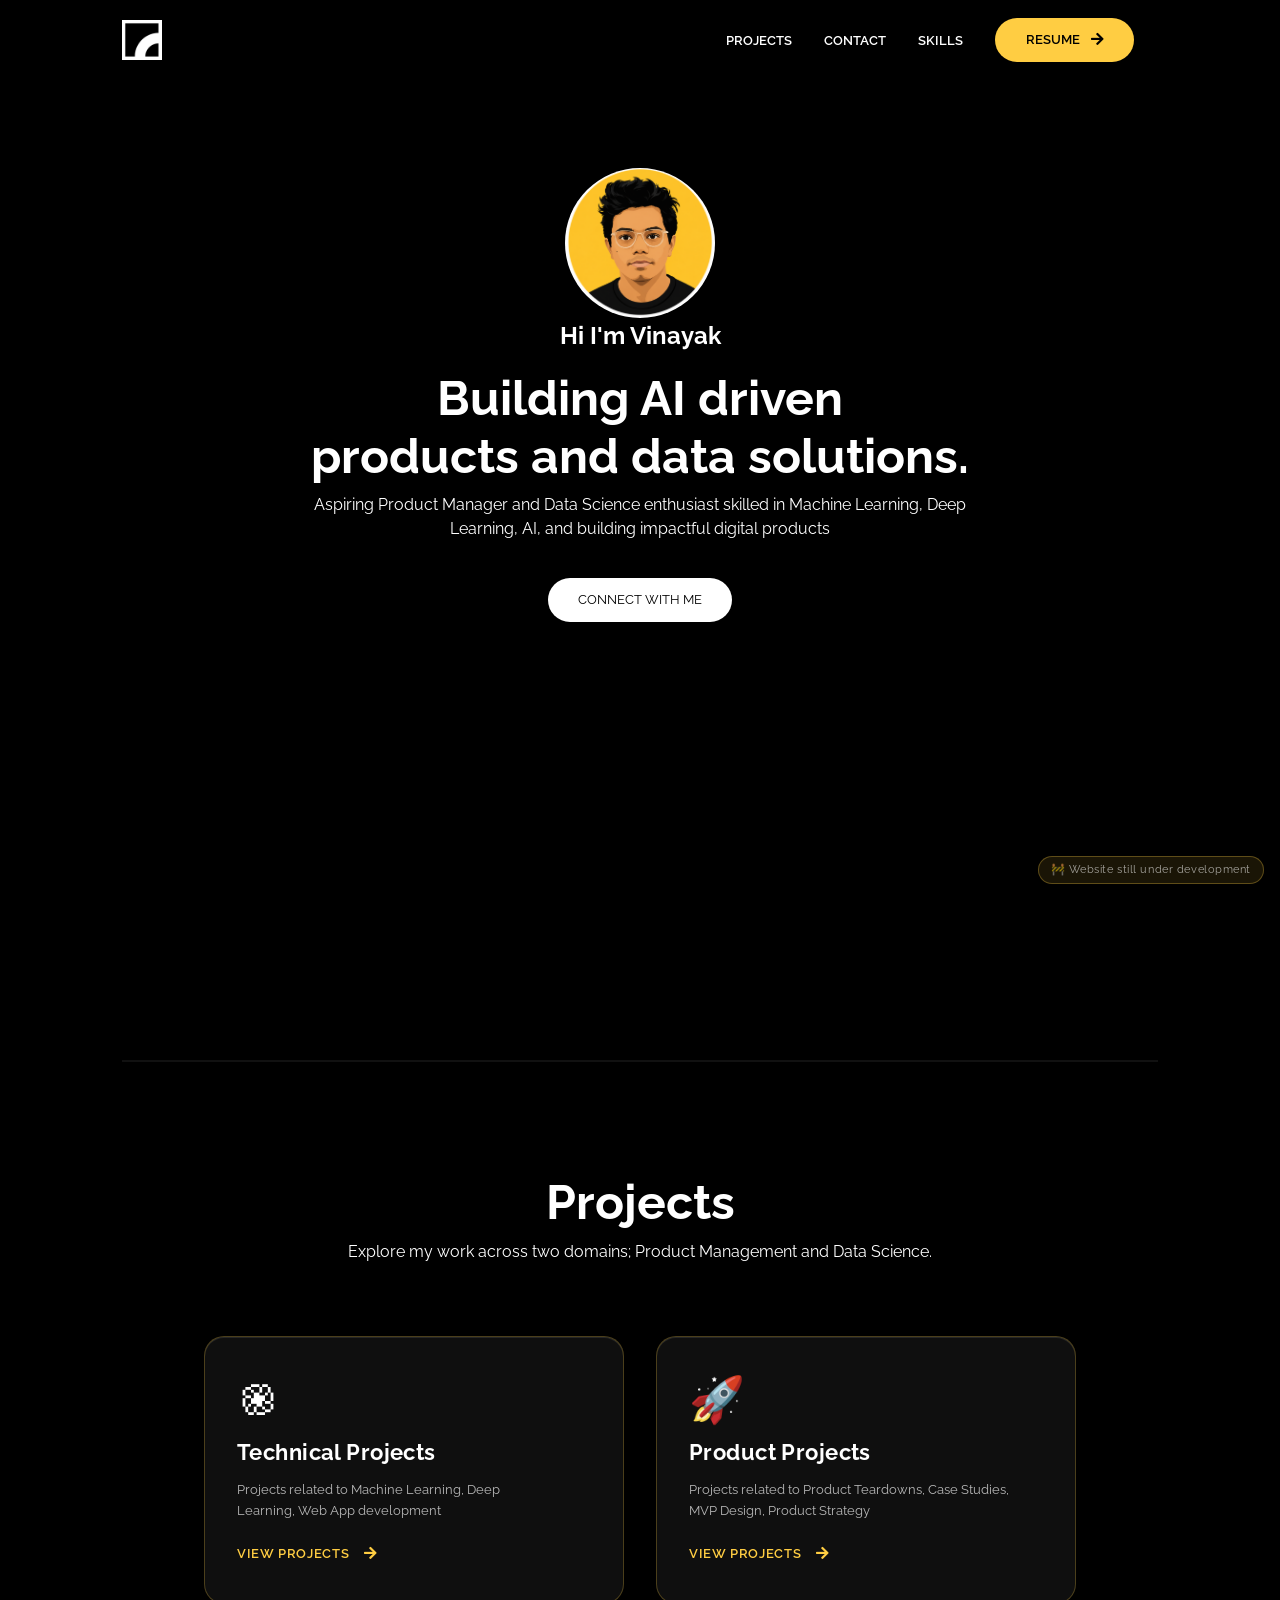
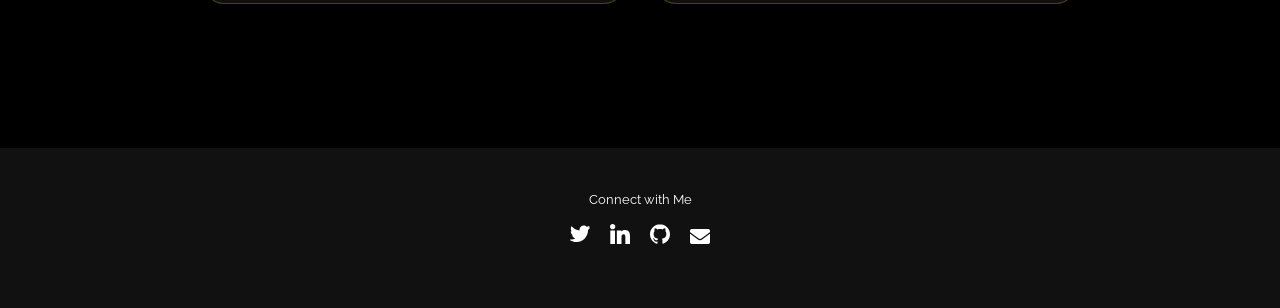
==== commit e3d156e9: "Lock to dark mode, updated projects and contact form" ====
--- a/src/index.html
+++ b/src/index.html
@@ -145,18 +145,12 @@
           </h1>
           <ul class="nav-menu">
             <li><a class="nav-link" href="#projects">PROJECTS</a></li>
-            <li><a class="nav-link" href="#">CONTACT</a></li>
+            <li><a class="nav-link" href="contact.html">CONTACT</a></li>
             <li><a class="nav-link" href="#">SKILLS</a></li>
             <li>
-              <a class="nav-link btn btn-primary" href="https://drive.google.com/file/d/1v2b8w1My5OHIIux0dEoKw4GGt62S--Hm/view?usp=drive_link">RESUME <i class="fas fa-arrow-right"></i></a>
+              <a class="nav-link btn btn-primary" href="https://drive.google.com/file/d/1HlnPNHKYazZ_f0o1T3zkeRF6W6leFP2_/view?usp=sharing">RESUME <i class="fas fa-arrow-right"></i></a>
             </li>
-            <div class="theme-switch">
-              <input type="checkbox" id="switch" />
-              <label class="toggle-icons" for="switch">
-                <img class="moon" src="assets/moon.svg" />
-                <img class="sun" src="assets/sun.svg" />
-              </label>
-            </div>
+            
           </ul>
           <div class="hamburger">
             <span class="bar"></span>
@@ -174,7 +168,7 @@
           <h2>products and data solutions.</h2>
           <p>Aspiring Product Manager and Data Science enthusiast skilled in Machine Learning, Deep Learning, AI, and building impactful digital products</p>
         </div>
-        <a href="https://github.com/CommunityPro/portfolio-html" class="btn btn-secondary" target="_blank">Connect With Me</a>
+        <a href="contact.html" class="btn btn-secondary">Connect With Me</a>
       </section>
     </header>
  
@@ -218,5 +212,22 @@
       </div>
     </footer>
     <script src="js/script.js"></script>
+
+    <div style="
+  position: fixed;
+  bottom: 1rem;
+  right: 1rem;
+  background: rgba(255,205,66,0.1);
+  border: 1px solid rgba(255,205,66,0.3);
+  color: rgba(255,255,255,0.6);
+  font-size: 0.7rem;
+  padding: 0.3rem 0.75rem;
+  border-radius: 20px;
+  backdrop-filter: blur(8px);
+  z-index: 999;
+  letter-spacing: 0.05em;
+">
+  🚧 Website still under development
+</div>
   </body>
 </html>
--- a/src/css/style.css
+++ b/src/css/style.css
@@ -9,29 +9,6 @@
 /* variables */
 :root {
   /* Colors */
-  --primary-color: #ffcd42;
-  --secondary-color: #ffd35c;
-  --bg-primary: #ffffff;
-  --text-color: #222222;
-  --text-color-two: #ffffff;
-  --bg-secondary: #000000;
-  --card-background: #f4f4f4;
-  --bg-secondary-two: #111111;
-
-  --shadow: 0 10px 40px rgba(0, 0, 0, 0.2);
-
-  /* Font Weight */
-  --weight-small: 400;
-  --weight-semibold: 600;
-  --weight-bold: 800;
-
-  /* Max width */
-  --width-small: 600px;
-  --width-medium: 1100px;
-  --width-large: 1300px;
-}
-
-[data-theme="dark"] {
   --primary-color: #ffcd42;
   --secondary-color: #ffd35c;
   --bg-primary: #000000;
@@ -41,7 +18,19 @@
   --card-background: #111111;
   --bg-secondary-two: #f4f4f4;
   --shadow: 0 2px 10px rgba(95, 95, 95, 0.2);
-}
+
+  /* Font Weight */
+  --weight-small: 400;
+  --weight-semibold: 600;
+  --weight-bold: 800;
+
+  /* Max width */
+  --width-small: 600px;
+  --width-medium: 1100px;
+  --width-large: 1300px;
+}
+
+
 
 html {
   font-size: 100%;
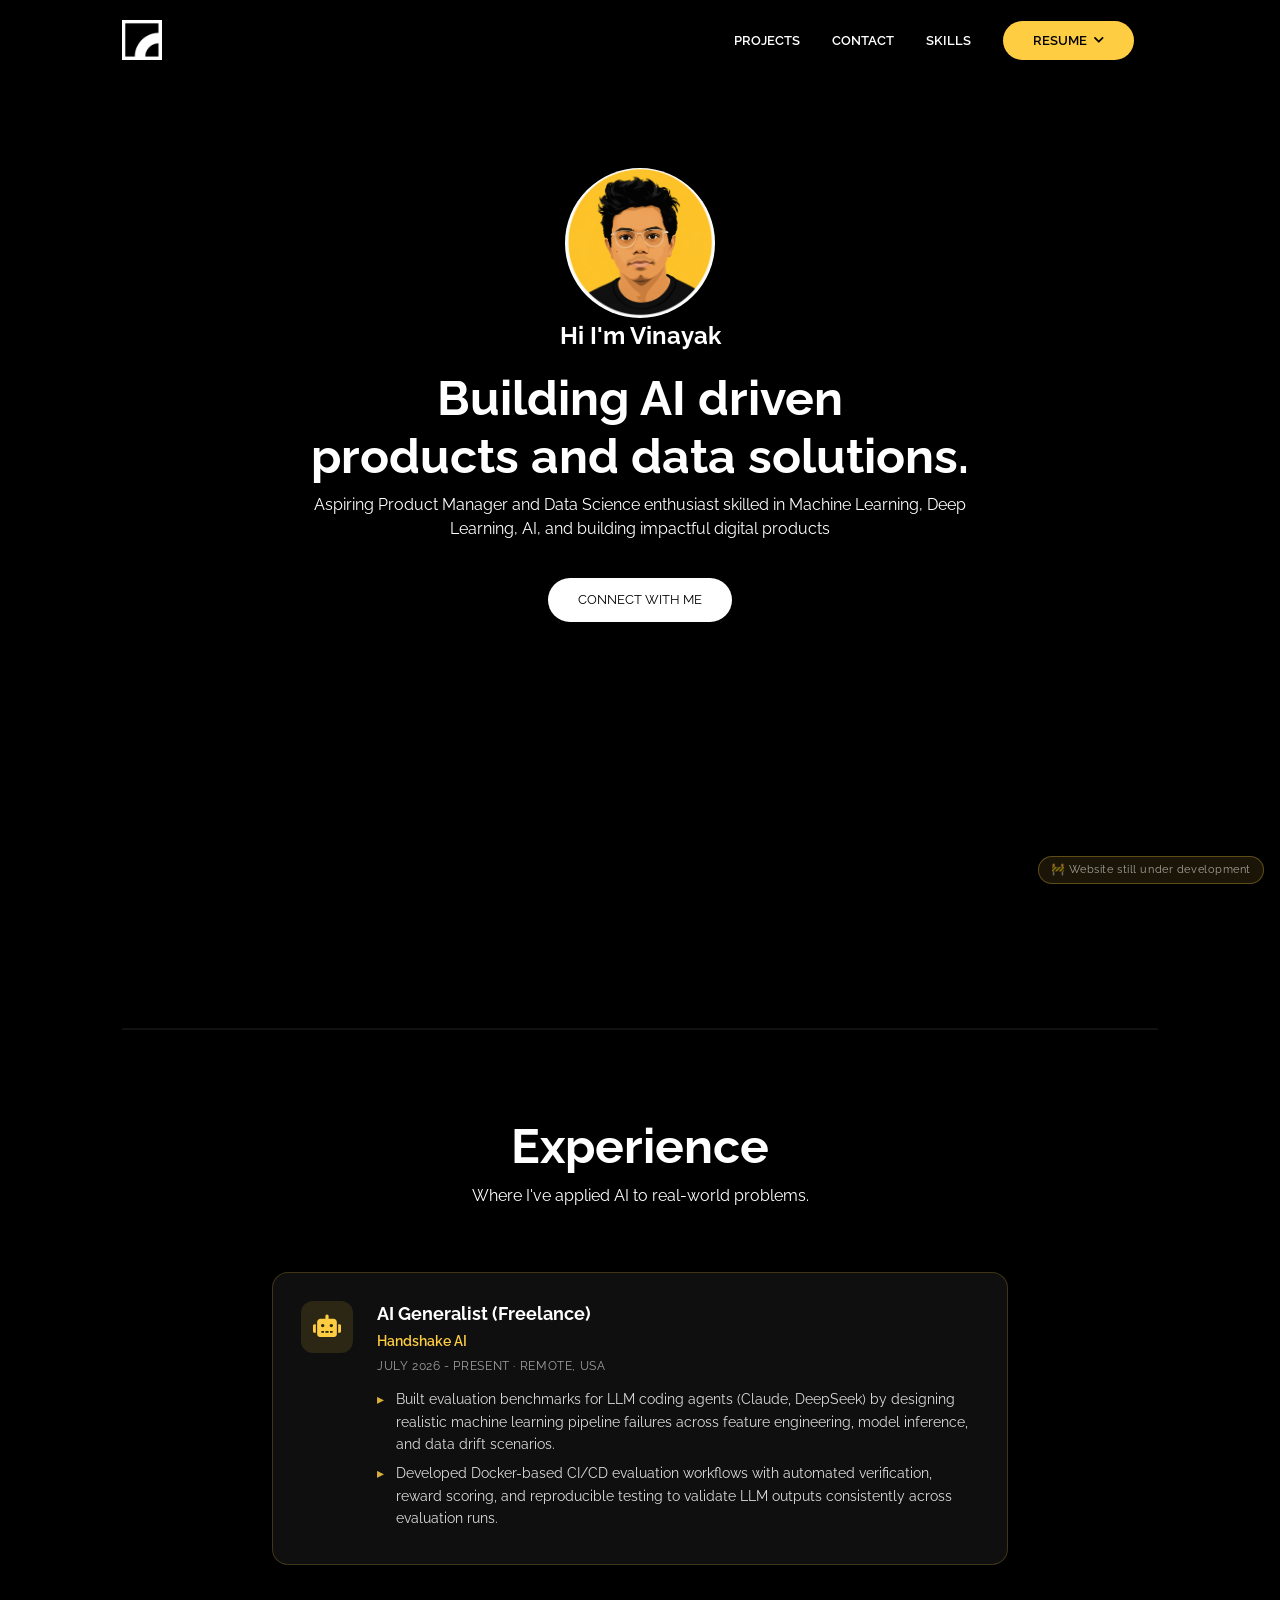
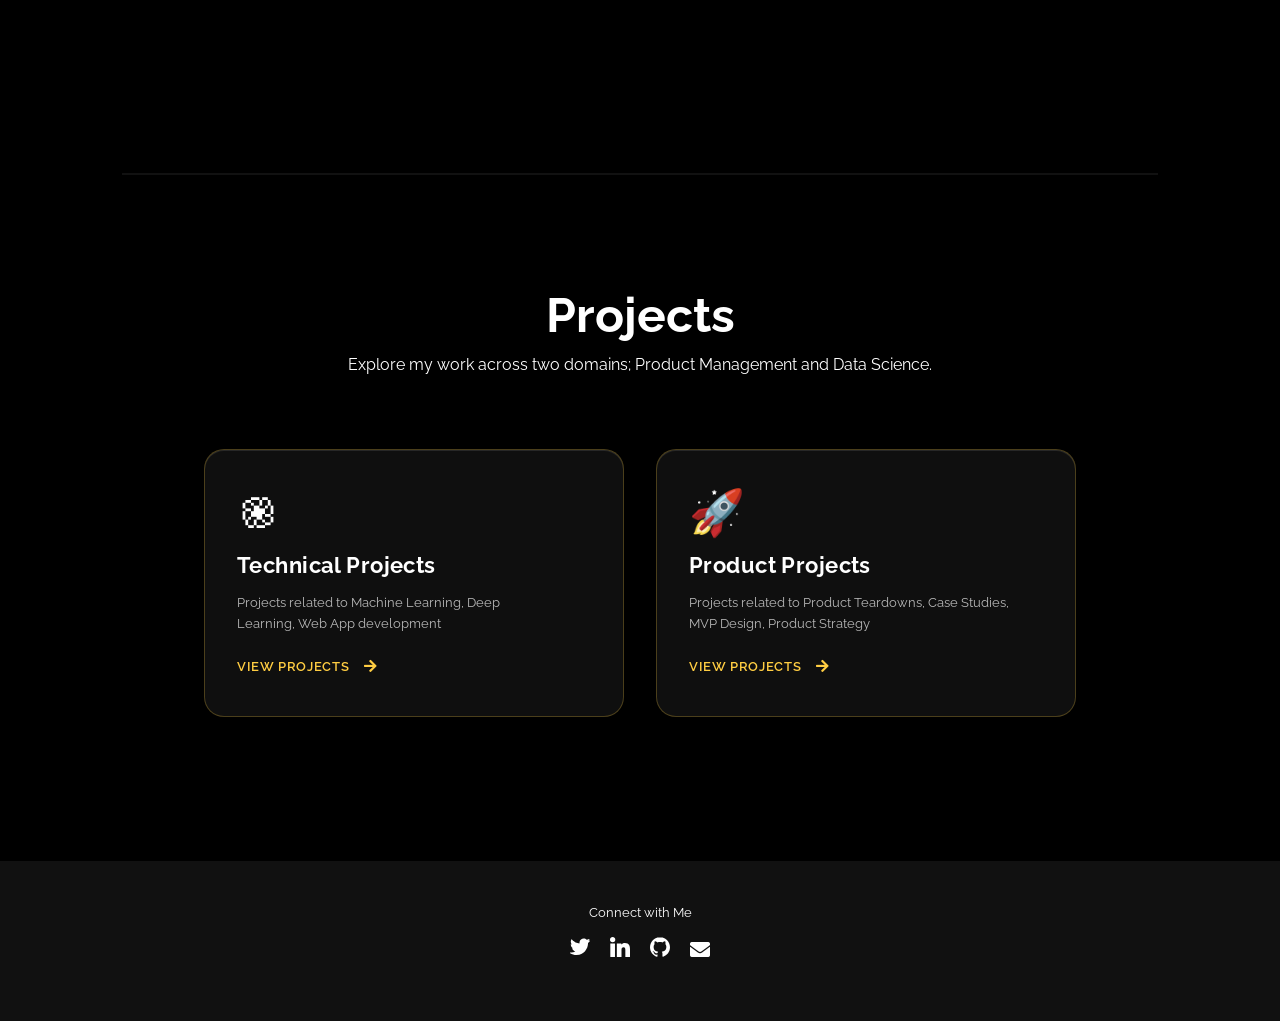
==== commit 6b33f99a: "added work ex and updated resume links" ====
--- a/src/index.html
+++ b/src/index.html
@@ -147,9 +147,25 @@
             <li><a class="nav-link" href="#projects">PROJECTS</a></li>
             <li><a class="nav-link" href="contact.html">CONTACT</a></li>
             <li><a class="nav-link" href="#">SKILLS</a></li>
-            <li>
-              <a class="nav-link btn btn-primary" href="https://drive.google.com/file/d/1HlnPNHKYazZ_f0o1T3zkeRF6W6leFP2_/view?usp=sharing">RESUME <i class="fas fa-arrow-right"></i></a>
-            </li>
+            <li class="resume-dropdown">
+  <button type="button" class="nav-link btn btn-primary resume-toggle">RESUME <i class="fas fa-chevron-down"></i></button>
+  <div class="resume-menu">
+    <a href="https://drive.google.com/file/d/1u-yZ5fbTObzd6HHn9T_9BDs_6vLMnVgk/view?usp=sharing" target="_blank" class="resume-option">
+      <i class="fas fa-robot"></i>
+      <div>
+        <span class="resume-option-title">AI/ML Resume</span>
+        <span class="resume-option-desc">Data Science, ML & AI projects</span>
+      </div>
+    </a>
+    <a href="https://drive.google.com/file/d/1XhKe7J_xw5oCemUgOq0a_yoH4-M70cf0/view?usp=sharing" target="_blank" class="resume-option">
+      <i class="fas fa-rocket"></i>
+      <div>
+        <span class="resume-option-title">Product Resume</span>
+        <span class="resume-option-desc">Product Management & Strategy</span>
+      </div>
+    </a>
+  </div>
+</li>
             
           </ul>
           <div class="hamburger">
@@ -171,6 +187,32 @@
         <a href="contact.html" class="btn btn-secondary">Connect With Me</a>
       </section>
     </header>
+
+    <!-- Experience -->
+<section id="experience" class="container">
+  <div class="division"></div>
+  <div class="content-text">
+    <h2>Experience</h2>
+    <p>Where I've applied AI to real-world problems.</p>
+  </div>
+
+  <div class="experience-container">
+    <div class="experience-item">
+      <div class="experience-logo"><i class="fas fa-robot"></i></div>
+      <div class="experience-details">
+        <div class="experience-role">AI Generalist (Freelance)</div>
+        <div class="experience-company">Handshake AI</div>
+        <div class="experience-meta">July 2026 - Present &middot; Remote, USA</div>
+        <ul class="experience-bullets">
+          <li>Built evaluation benchmarks for LLM coding agents (Claude, DeepSeek) by designing realistic machine 
+            learning pipeline failures across feature engineering, model inference, and data drift scenarios.</li>
+          <li>Developed Docker-based CI/CD evaluation workflows with automated verification, reward scoring, and
+            reproducible testing to validate LLM outputs consistently across evaluation runs.</li>
+        </ul>
+      </div>
+    </div>
+  </div>
+</section>
  
     <!-- Projects -->
     <section id="projects" class="project-container container">
--- a/src/css/style.css
+++ b/src/css/style.css
@@ -321,3 +321,92 @@
     width: 80%;
   }
 }
+
+/* ── Experience Section ── */
+.experience-container {
+  max-width: 800px;
+  margin: 0 auto;
+  padding: 2rem;
+}
+
+.experience-item {
+  display: flex;
+  gap: 1.5rem;
+  padding: 1.75rem;
+  border-radius: 16px;
+  background: rgba(255, 255, 255, 0.06);
+  backdrop-filter: blur(18px);
+  -webkit-backdrop-filter: blur(18px);
+  border: 1px solid rgba(255, 205, 66, 0.2);
+  margin-bottom: 1.5rem;
+}
+
+.experience-logo {
+  flex-shrink: 0;
+  width: 52px;
+  height: 52px;
+  border-radius: 12px;
+  background: rgba(255, 205, 66, 0.12);
+  display: flex;
+  align-items: center;
+  justify-content: center;
+  font-size: 1.4rem;
+  color: var(--primary-color);
+}
+
+.experience-details {
+  flex: 1;
+}
+
+.experience-role {
+  font-size: 1.1rem;
+  font-weight: 700;
+  color: var(--text-color);
+  margin-bottom: 0.2rem;
+}
+
+.experience-company {
+  font-size: 0.9rem;
+  color: var(--primary-color);
+  font-weight: 600;
+  margin-bottom: 0.3rem;
+}
+
+.experience-meta {
+  font-size: 0.78rem;
+  opacity: 0.6;
+  color: var(--text-color);
+  margin-bottom: 0.8rem;
+  text-transform: uppercase;
+  letter-spacing: 0.05em;
+}
+
+.experience-bullets {
+  list-style: none;
+  padding: 0;
+  margin: 0;
+}
+
+.experience-bullets li {
+  font-size: 0.88rem;
+  color: var(--text-color);
+  opacity: 0.85;
+  line-height: 1.6;
+  padding-left: 1.2rem;
+  position: relative;
+  margin-bottom: 0.4rem;
+}
+
+.experience-bullets li::before {
+  content: "▸";
+  position: absolute;
+  left: 0;
+  color: var(--primary-color);
+}
+
+@media (max-width: 600px) {
+  .experience-item {
+    flex-direction: column;
+    gap: 1rem;
+  }
+}
--- a/src/css/utilities.css
+++ b/src/css/utilities.css
@@ -185,4 +185,108 @@
 
 .social i:hover {
   color: #ffcd42;
+}
+
+/* ── Resume Dropdown ── */
+.resume-dropdown {
+  position: relative;
+}
+
+.resume-toggle {
+  display: inline-flex;
+  align-items: center;
+  gap: 0.4rem;
+  font-family: inherit;
+  border: none;
+  cursor: pointer;
+}
+
+.resume-toggle .fa-chevron-down {
+  font-size: 0.7rem;
+  transition: transform 0.25s ease;
+}
+
+.resume-dropdown.open .resume-toggle .fa-chevron-down {
+  transform: rotate(180deg);
+}
+
+.resume-menu {
+  position: absolute;
+  top: calc(100% + 0.7rem);
+  right: 0;
+  min-width: 260px;
+  background: var(--card-background, #1c1c1c);
+  border: 1px solid rgba(255, 205, 66, 0.25);
+  border-radius: 12px;
+  box-shadow: 0 15px 40px rgba(0, 0, 0, 0.45);
+  padding: 0.5rem;
+  opacity: 0;
+  visibility: hidden;
+  transform: translateY(-8px);
+  transition: opacity 0.22s ease, transform 0.22s ease, visibility 0.22s;
+  z-index: 1000;
+}
+
+.resume-dropdown.open .resume-menu {
+  opacity: 1;
+  visibility: visible;
+  transform: translateY(0);
+}
+
+.resume-option {
+  display: flex;
+  align-items: flex-start;
+  gap: 0.7rem;
+  padding: 0.7rem 0.8rem;
+  border-radius: 8px;
+  text-decoration: none;
+  color: var(--text-color, #fff);
+  transition: background 0.2s ease;
+}
+
+.resume-option:hover {
+  background: rgba(255, 205, 66, 0.1);
+}
+
+.resume-option i {
+  font-size: 1rem;
+  color: var(--primary-color, #ffcd42);
+  margin-top: 0.2rem;
+  width: 18px;
+  text-align: center;
+}
+
+.resume-option-title {
+  display: block;
+  font-size: 0.85rem;
+  font-weight: 700;
+  color: var(--text-color, #fff);
+}
+
+.resume-option-desc {
+  display: block;
+  font-size: 0.72rem;
+  opacity: 0.65;
+  margin-top: 0.15rem;
+  color: var(--text-color, #fff);
+}
+
+@media (max-width: 768px) {
+  .resume-menu {
+    position: static;
+    opacity: 1;
+    visibility: visible;
+    transform: none;
+    box-shadow: none;
+    border: none;
+    background: transparent;
+    padding: 0.3rem 0 0;
+    display: none;
+  }
+  .resume-dropdown.open .resume-menu {
+    display: block;
+  }
+  .resume-option {
+    padding: 0.6rem 1rem;
+  }
 }
